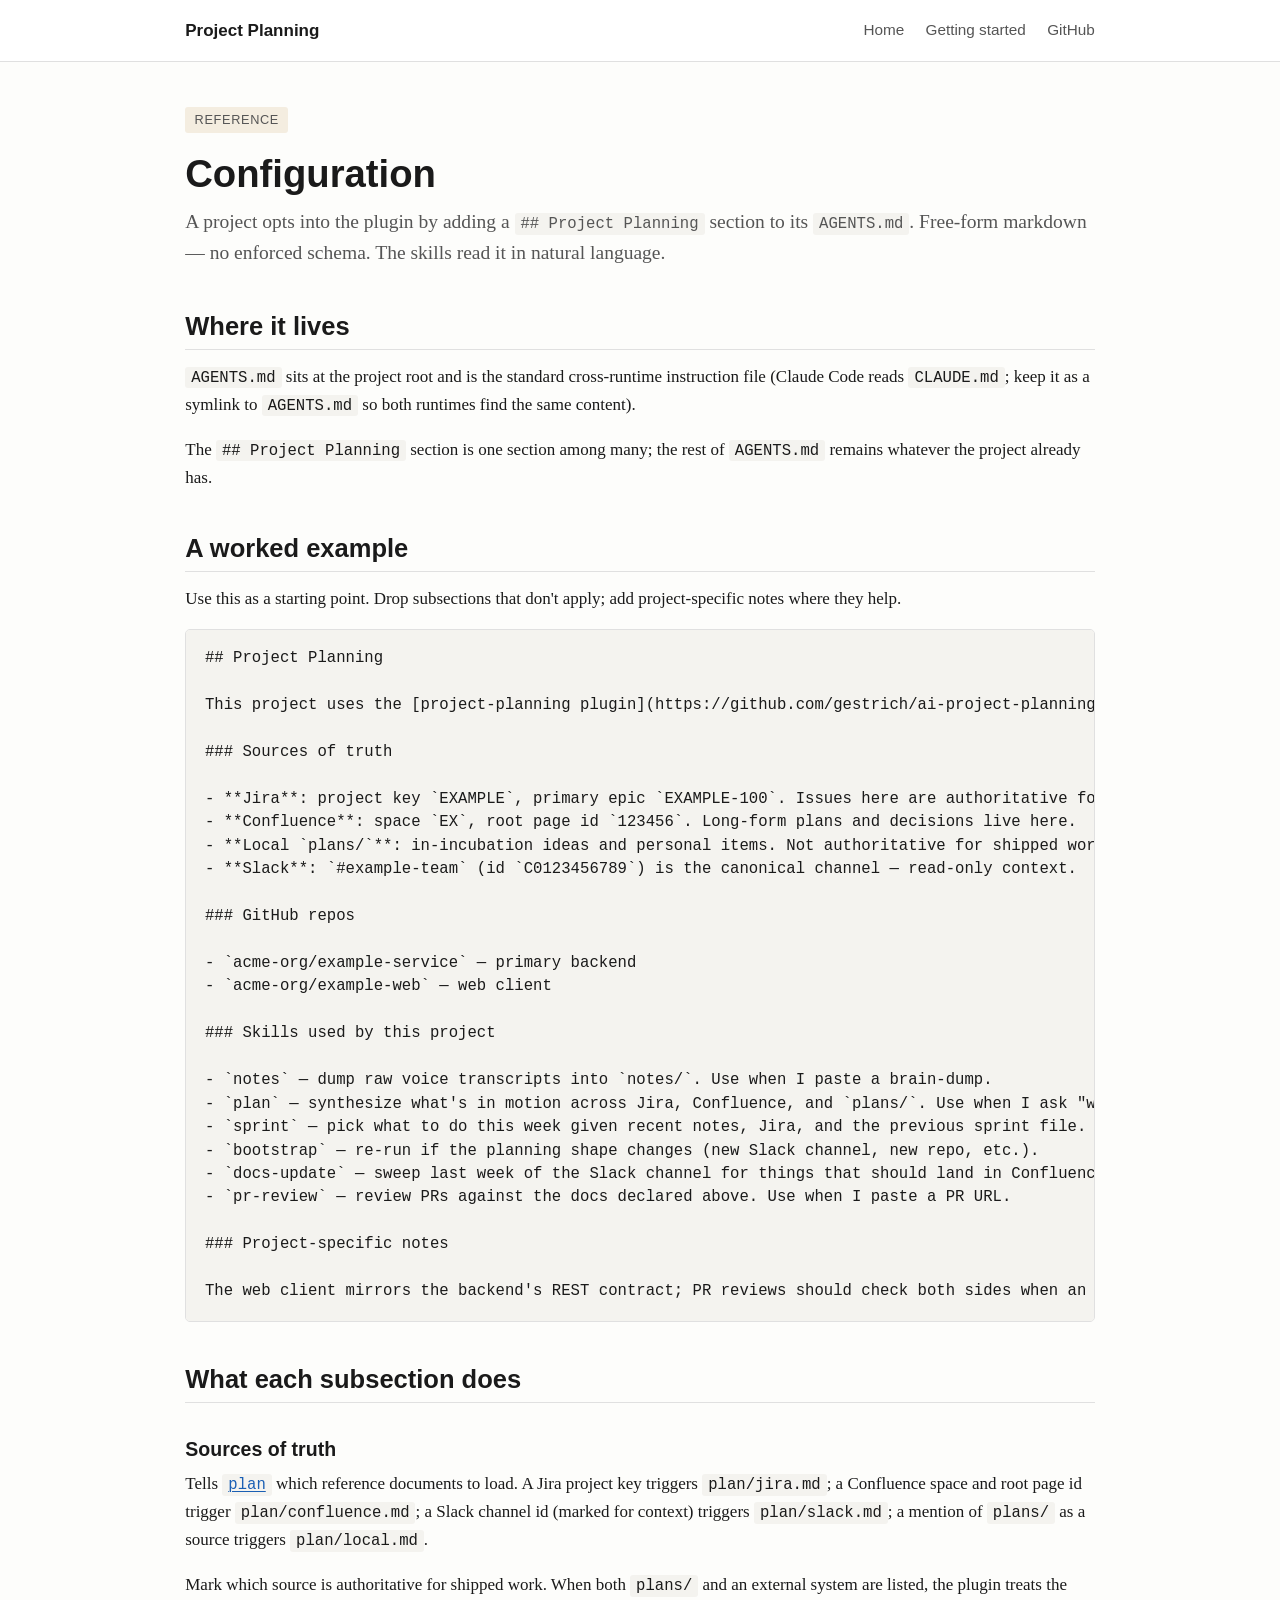
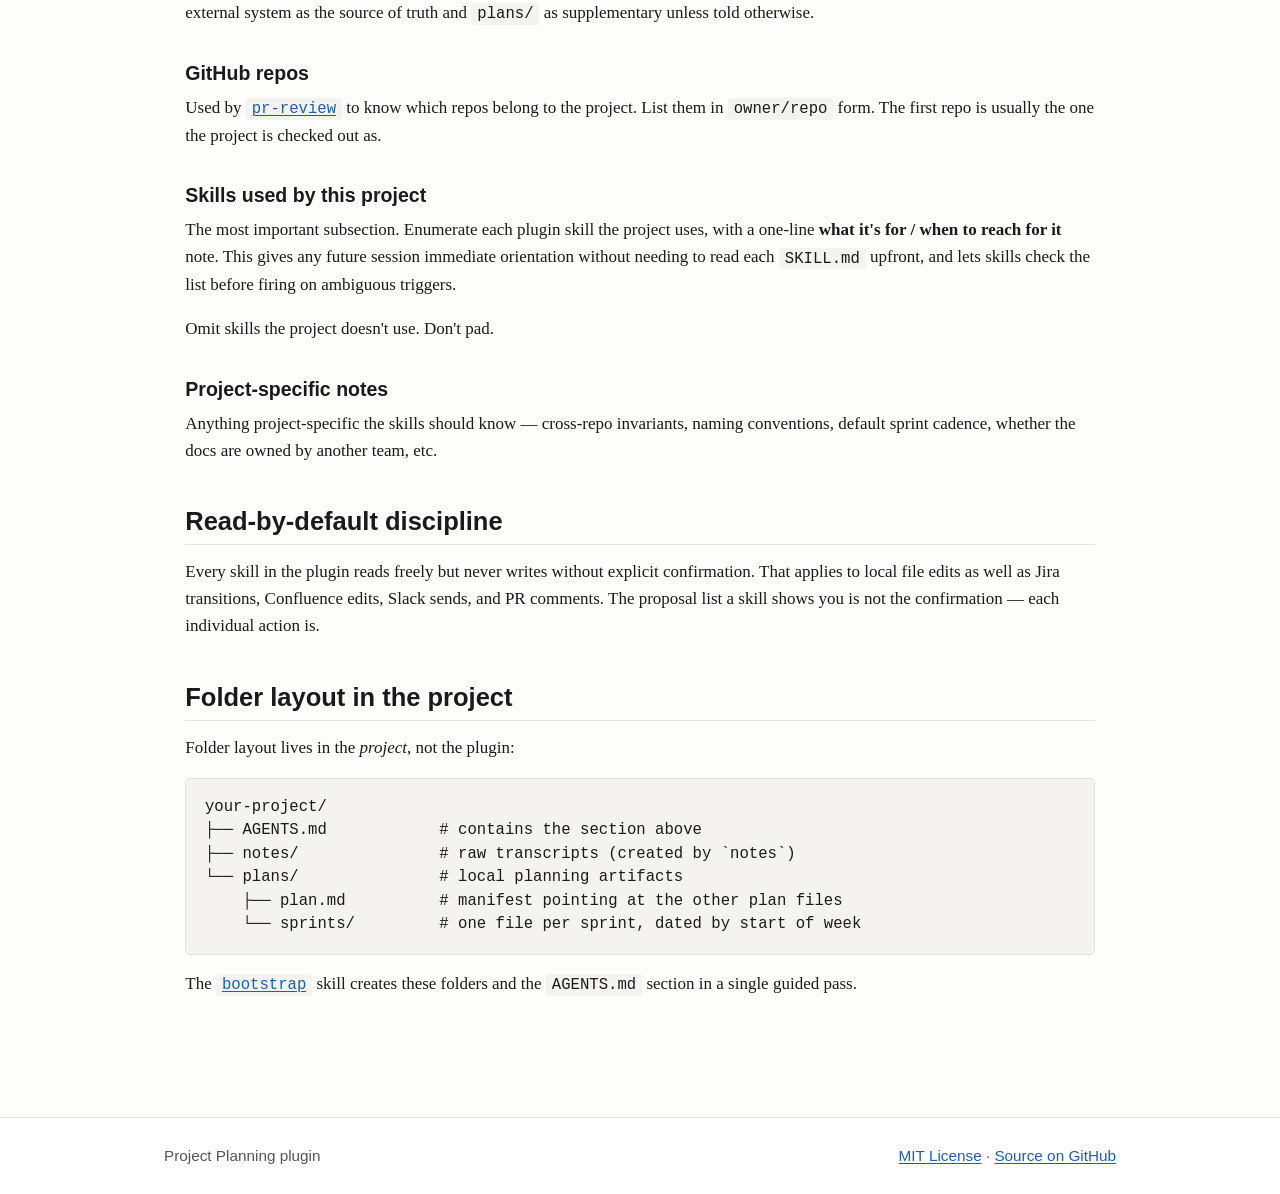
==== docs-site/configuration.html @ 4575e756 "Complete Phase 10: Phase 10: GitHub Pages site Co-Authored-By: Claude Opus 4.7 (1M context) <noreply" ====
<!DOCTYPE html>
<html lang="en">
<head>
<meta charset="utf-8">
<meta name="viewport" content="width=device-width, initial-scale=1">
<title>Configuration — Project Planning</title>
<meta name="description" content="How to declare the project-planning section in a project's AGENTS.md so the plugin's skills know which sources apply.">
<link rel="stylesheet" href="style.css">
</head>
<body>
<header class="site-header">
  <nav aria-label="Primary">
    <a href="index.html" class="site-title">Project Planning</a>
    <div class="nav-links">
      <a href="index.html">Home</a>
      <a href="getting-started.html">Getting started</a>
      <a href="https://github.com/gestrich/ai-project-planning">GitHub</a>
    </div>
  </nav>
</header>

<main>
  <article>
    <span class="tag">Reference</span>
    <h1>Configuration</h1>
    <p class="lede">A project opts into the plugin by adding a <code>## Project Planning</code> section to its <code>AGENTS.md</code>. Free-form markdown — no enforced schema. The skills read it in natural language.</p>

    <section>
      <h2>Where it lives</h2>
      <p><code>AGENTS.md</code> sits at the project root and is the standard cross-runtime instruction file (Claude Code reads <code>CLAUDE.md</code>; keep it as a symlink to <code>AGENTS.md</code> so both runtimes find the same content).</p>
      <p>The <code>## Project Planning</code> section is one section among many; the rest of <code>AGENTS.md</code> remains whatever the project already has.</p>
    </section>

    <section>
      <h2>A worked example</h2>
      <p>Use this as a starting point. Drop subsections that don't apply; add project-specific notes where they help.</p>
<pre><code>## Project Planning

This project uses the [project-planning plugin](https://github.com/gestrich/ai-project-planning).

### Sources of truth

- **Jira**: project key `EXAMPLE`, primary epic `EXAMPLE-100`. Issues here are authoritative for shipped work.
- **Confluence**: space `EX`, root page id `123456`. Long-form plans and decisions live here.
- **Local `plans/`**: in-incubation ideas and personal items. Not authoritative for shipped work.
- **Slack**: `#example-team` (id `C0123456789`) is the canonical channel — read-only context.

### GitHub repos

- `acme-org/example-service` — primary backend
- `acme-org/example-web` — web client

### Skills used by this project

- `notes` — dump raw voice transcripts into `notes/`. Use when I paste a brain-dump.
- `plan` — synthesize what's in motion across Jira, Confluence, and `plans/`. Use when I ask "what's the plan" or "where are we on X".
- `sprint` — pick what to do this week given recent notes, Jira, and the previous sprint file. Use when I ask "what should I do next".
- `bootstrap` — re-run if the planning shape changes (new Slack channel, new repo, etc.).
- `docs-update` — sweep last week of the Slack channel for things that should land in Confluence. Use weekly.
- `pr-review` — review PRs against the docs declared above. Use when I paste a PR URL.

### Project-specific notes

The web client mirrors the backend's REST contract; PR reviews should check both sides when an endpoint changes.
</code></pre>
    </section>

    <section>
      <h2>What each subsection does</h2>
      <h3>Sources of truth</h3>
      <p>Tells <a href="skills/plan.html"><code>plan</code></a> which reference documents to load. A Jira project key triggers <code>plan/jira.md</code>; a Confluence space and root page id trigger <code>plan/confluence.md</code>; a Slack channel id (marked for context) triggers <code>plan/slack.md</code>; a mention of <code>plans/</code> as a source triggers <code>plan/local.md</code>.</p>
      <p>Mark which source is authoritative for shipped work. When both <code>plans/</code> and an external system are listed, the plugin treats the external system as the source of truth and <code>plans/</code> as supplementary unless told otherwise.</p>

      <h3>GitHub repos</h3>
      <p>Used by <a href="skills/pr-review.html"><code>pr-review</code></a> to know which repos belong to the project. List them in <code>owner/repo</code> form. The first repo is usually the one the project is checked out as.</p>

      <h3>Skills used by this project</h3>
      <p>The most important subsection. Enumerate each plugin skill the project uses, with a one-line <strong>what it's for / when to reach for it</strong> note. This gives any future session immediate orientation without needing to read each <code>SKILL.md</code> upfront, and lets skills check the list before firing on ambiguous triggers.</p>
      <p>Omit skills the project doesn't use. Don't pad.</p>

      <h3>Project-specific notes</h3>
      <p>Anything project-specific the skills should know — cross-repo invariants, naming conventions, default sprint cadence, whether the docs are owned by another team, etc.</p>
    </section>

    <section>
      <h2>Read-by-default discipline</h2>
      <p>Every skill in the plugin reads freely but never writes without explicit confirmation. That applies to local file edits as well as Jira transitions, Confluence edits, Slack sends, and PR comments. The proposal list a skill shows you is not the confirmation — each individual action is.</p>
    </section>

    <section>
      <h2>Folder layout in the project</h2>
      <p>Folder layout lives in the <em>project</em>, not the plugin:</p>
<pre><code>your-project/
├── AGENTS.md            # contains the section above
├── notes/               # raw transcripts (created by `notes`)
└── plans/               # local planning artifacts
    ├── plan.md          # manifest pointing at the other plan files
    └── sprints/         # one file per sprint, dated by start of week
</code></pre>
      <p>The <a href="skills/bootstrap.html"><code>bootstrap</code></a> skill creates these folders and the <code>AGENTS.md</code> section in a single guided pass.</p>
    </section>
  </article>
</main>

<footer class="site-footer">
  <div class="footer-inner">
    <span>Project Planning plugin</span>
    <span><a href="https://github.com/gestrich/ai-project-planning/blob/main/plugin/LICENSE">MIT License</a> · <a href="https://github.com/gestrich/ai-project-planning">Source on GitHub</a></span>
  </div>
</footer>
</body>
</html>
---- docs-site/style.css ----
:root {
  --text: #1a1a1a;
  --muted: #555;
  --link: #1a5fb4;
  --link-hover: #0f3a78;
  --border: #e0e0e0;
  --bg: #fdfdfb;
  --code-bg: #f4f3ef;
  --accent: #f4ede0;
  --max-width: 56rem;
}

* {
  box-sizing: border-box;
}

html {
  font-size: 17px;
}

body {
  margin: 0;
  background: var(--bg);
  color: var(--text);
  font-family: Georgia, "Times New Roman", serif;
  line-height: 1.6;
}

header.site-header,
footer.site-footer {
  font-family: -apple-system, BlinkMacSystemFont, "Segoe UI", Helvetica, Arial, sans-serif;
  font-size: 0.9rem;
  border-bottom: 1px solid var(--border);
  background: #fff;
}

footer.site-footer {
  border-bottom: none;
  border-top: 1px solid var(--border);
  margin-top: 4rem;
  padding: 1.5rem 1.25rem;
  color: var(--muted);
}

header.site-header nav,
footer.site-footer .footer-inner {
  max-width: var(--max-width);
  margin: 0 auto;
  display: flex;
  align-items: center;
  justify-content: space-between;
  gap: 1rem;
  flex-wrap: wrap;
}

header.site-header nav {
  padding: 1rem 1.25rem;
}

header.site-header .site-title {
  font-weight: 600;
  font-size: 1rem;
  color: var(--text);
  text-decoration: none;
}

header.site-header .nav-links {
  display: flex;
  gap: 1.25rem;
}

header.site-header .nav-links a {
  color: var(--muted);
  text-decoration: none;
}

header.site-header .nav-links a:hover {
  color: var(--link-hover);
}

main {
  max-width: var(--max-width);
  margin: 0 auto;
  padding: 2.5rem 1.25rem 2rem;
}

h1, h2, h3, h4 {
  font-family: -apple-system, BlinkMacSystemFont, "Segoe UI", Helvetica, Arial, sans-serif;
  line-height: 1.25;
  color: var(--text);
}

h1 {
  font-size: 2.25rem;
  margin: 0 0 0.5rem;
}

h2 {
  font-size: 1.5rem;
  margin: 2.5rem 0 0.75rem;
  padding-bottom: 0.35rem;
  border-bottom: 1px solid var(--border);
}

h3 {
  font-size: 1.15rem;
  margin: 2rem 0 0.5rem;
}

p, ul, ol {
  margin: 0 0 1rem;
}

ul, ol {
  padding-left: 1.5rem;
}

a {
  color: var(--link);
  text-decoration: underline;
  text-decoration-thickness: 1px;
  text-underline-offset: 2px;
}

a:hover {
  color: var(--link-hover);
}

.lede {
  font-size: 1.15rem;
  color: var(--muted);
  margin-bottom: 2rem;
}

code, pre {
  font-family: "SF Mono", Menlo, Consolas, "Liberation Mono", monospace;
  font-size: 0.92rem;
}

code {
  background: var(--code-bg);
  padding: 0.1rem 0.35rem;
  border-radius: 3px;
}

pre {
  background: var(--code-bg);
  padding: 1rem 1.1rem;
  border-radius: 5px;
  overflow-x: auto;
  line-height: 1.5;
  border: 1px solid var(--border);
}

pre code {
  background: transparent;
  padding: 0;
}

blockquote {
  margin: 1rem 0;
  padding: 0.4rem 1rem;
  border-left: 3px solid var(--accent);
  background: #fafaf6;
  color: var(--muted);
}

table {
  border-collapse: collapse;
  width: 100%;
  margin: 1rem 0 1.5rem;
  font-size: 0.95rem;
}

th, td {
  border: 1px solid var(--border);
  padding: 0.55rem 0.75rem;
  text-align: left;
  vertical-align: top;
}

th {
  background: var(--accent);
  font-family: -apple-system, BlinkMacSystemFont, "Segoe UI", Helvetica, Arial, sans-serif;
  font-weight: 600;
}

.cards {
  display: grid;
  grid-template-columns: repeat(auto-fit, minmax(15rem, 1fr));
  gap: 1rem;
  margin: 1.5rem 0 2rem;
  max-width: 100%;
}

@media (min-width: 720px) {
  .cards {
    grid-template-columns: repeat(2, 1fr);
  }
}

.card {
  display: block;
  padding: 1.1rem 1.2rem;
  border: 1px solid var(--border);
  border-radius: 6px;
  background: #fff;
  text-decoration: none;
  color: var(--text);
  transition: border-color 0.15s ease, transform 0.15s ease;
}

.card:hover {
  border-color: var(--link);
  transform: translateY(-1px);
  color: var(--text);
}

.card h3 {
  margin: 0 0 0.4rem;
  font-size: 1.05rem;
  color: var(--link);
}

.card p {
  margin: 0;
  font-size: 0.95rem;
  color: var(--muted);
  line-height: 1.5;
}

.tag {
  display: inline-block;
  font-family: -apple-system, BlinkMacSystemFont, "Segoe UI", Helvetica, Arial, sans-serif;
  font-size: 0.75rem;
  text-transform: uppercase;
  letter-spacing: 0.05em;
  color: var(--muted);
  background: var(--accent);
  padding: 0.15rem 0.55rem;
  border-radius: 3px;
  margin-bottom: 1rem;
}

.skill-meta {
  display: grid;
  grid-template-columns: max-content 1fr;
  gap: 0.5rem 1.25rem;
  margin: 1.5rem 0;
  padding: 1rem 1.25rem;
  background: #fff;
  border: 1px solid var(--border);
  border-radius: 6px;
  font-size: 0.95rem;
}

.skill-meta dt {
  font-family: -apple-system, BlinkMacSystemFont, "Segoe UI", Helvetica, Arial, sans-serif;
  font-weight: 600;
  color: var(--muted);
}

.skill-meta dd {
  margin: 0;
}
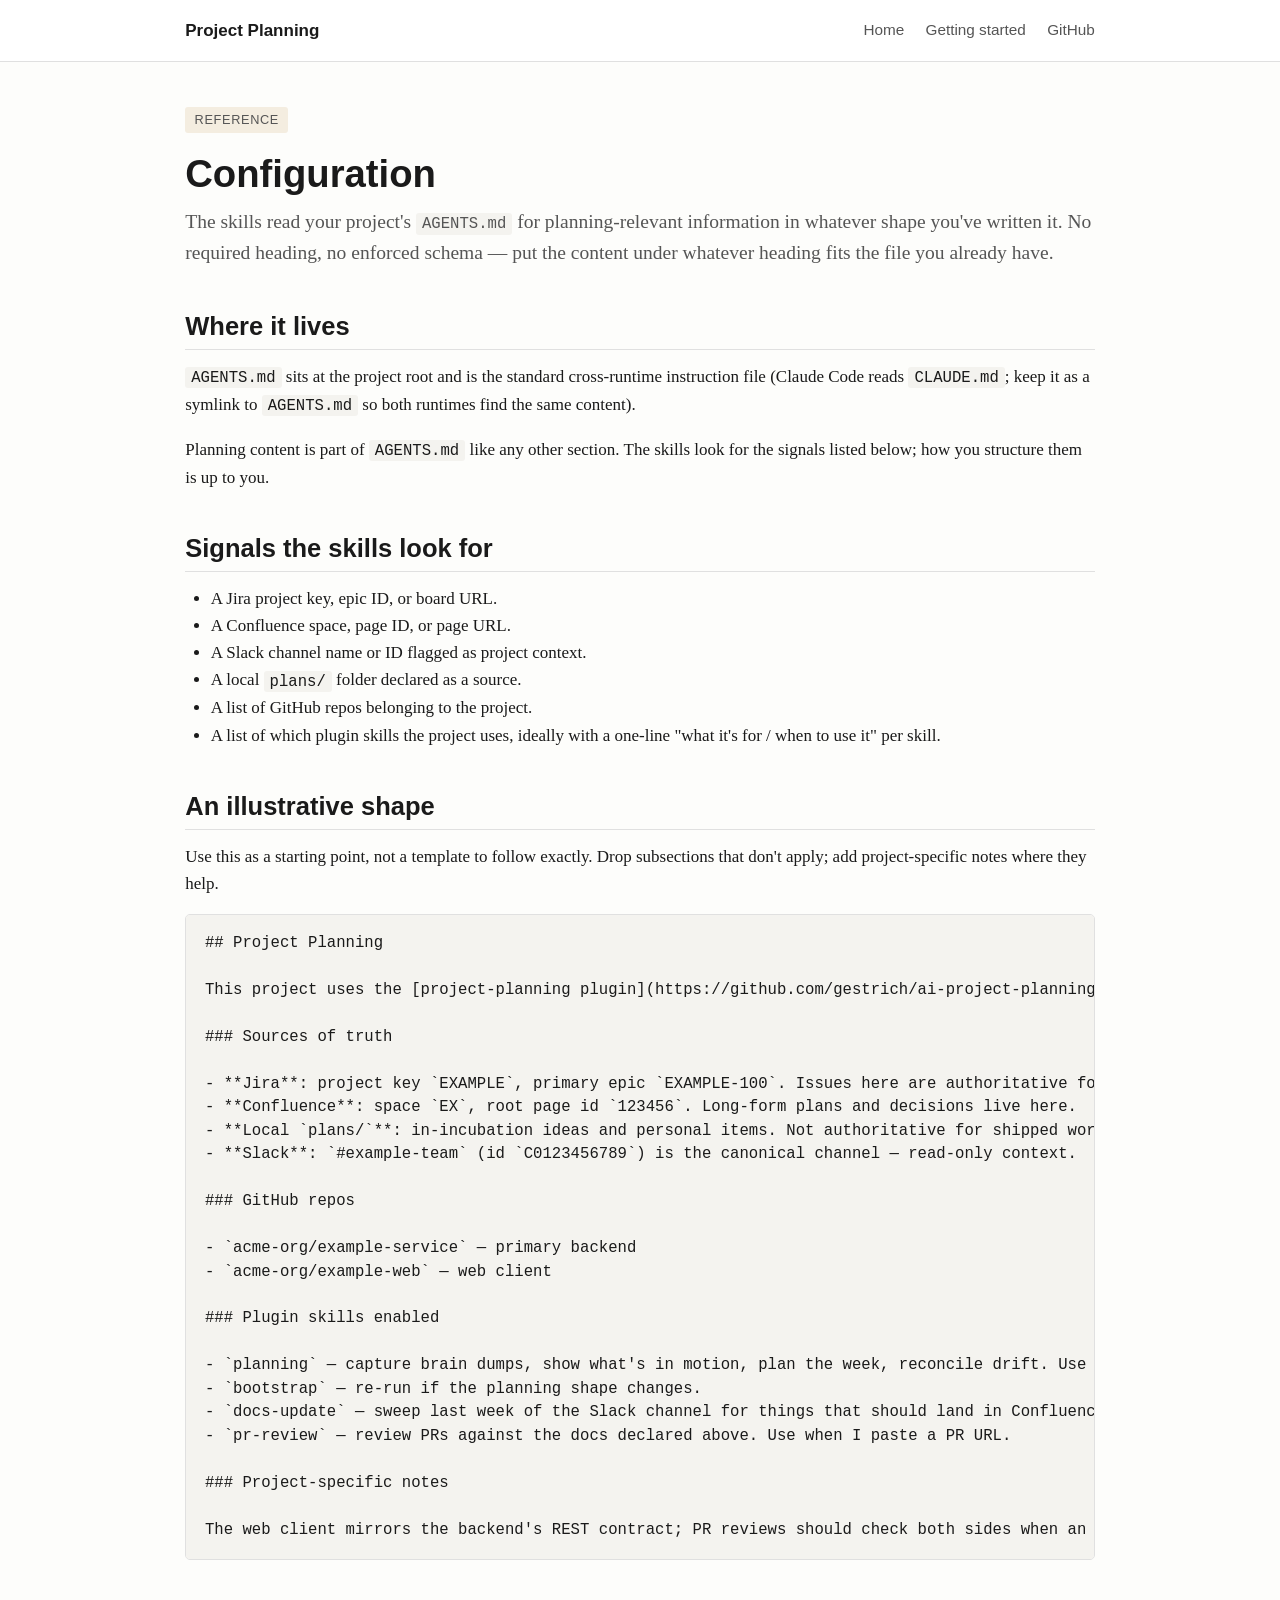
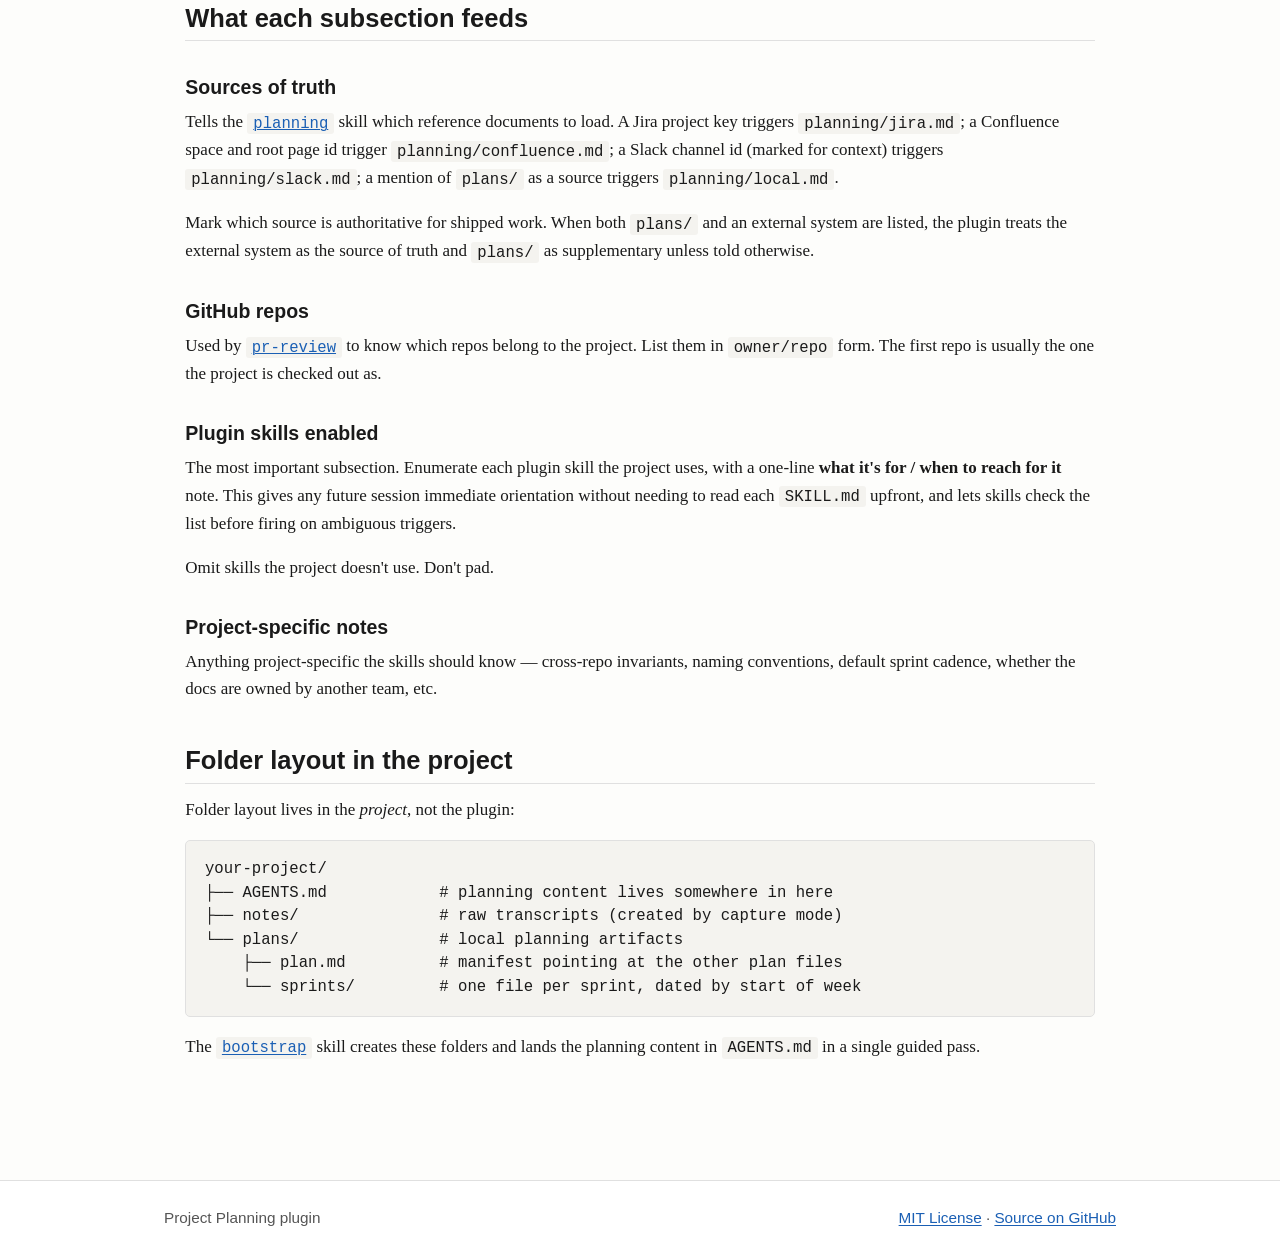
==== commit 2f2c08bc: "Coalesce notes/plan/sprint into a single planning skill - One skill with four modes: capture, status" ====
--- a/docs-site/configuration.html
+++ b/docs-site/configuration.html
@@ -4,7 +4,7 @@
 <meta charset="utf-8">
 <meta name="viewport" content="width=device-width, initial-scale=1">
 <title>Configuration — Project Planning</title>
-<meta name="description" content="How to declare the project-planning section in a project's AGENTS.md so the plugin's skills know which sources apply.">
+<meta name="description" content="How to write planning content in a project's AGENTS.md so the plugin's skills know which sources apply.">
 <link rel="stylesheet" href="style.css">
 </head>
 <body>
@@ -23,17 +23,29 @@
   <article>
     <span class="tag">Reference</span>
     <h1>Configuration</h1>
-    <p class="lede">A project opts into the plugin by adding a <code>## Project Planning</code> section to its <code>AGENTS.md</code>. Free-form markdown — no enforced schema. The skills read it in natural language.</p>
+    <p class="lede">The skills read your project's <code>AGENTS.md</code> for planning-relevant information in whatever shape you've written it. No required heading, no enforced schema — put the content under whatever heading fits the file you already have.</p>
 
     <section>
       <h2>Where it lives</h2>
       <p><code>AGENTS.md</code> sits at the project root and is the standard cross-runtime instruction file (Claude Code reads <code>CLAUDE.md</code>; keep it as a symlink to <code>AGENTS.md</code> so both runtimes find the same content).</p>
-      <p>The <code>## Project Planning</code> section is one section among many; the rest of <code>AGENTS.md</code> remains whatever the project already has.</p>
+      <p>Planning content is part of <code>AGENTS.md</code> like any other section. The skills look for the signals listed below; how you structure them is up to you.</p>
     </section>
 
     <section>
-      <h2>A worked example</h2>
-      <p>Use this as a starting point. Drop subsections that don't apply; add project-specific notes where they help.</p>
+      <h2>Signals the skills look for</h2>
+      <ul>
+        <li>A Jira project key, epic ID, or board URL.</li>
+        <li>A Confluence space, page ID, or page URL.</li>
+        <li>A Slack channel name or ID flagged as project context.</li>
+        <li>A local <code>plans/</code> folder declared as a source.</li>
+        <li>A list of GitHub repos belonging to the project.</li>
+        <li>A list of which plugin skills the project uses, ideally with a one-line "what it's for / when to use it" per skill.</li>
+      </ul>
+    </section>
+
+    <section>
+      <h2>An illustrative shape</h2>
+      <p>Use this as a starting point, not a template to follow exactly. Drop subsections that don't apply; add project-specific notes where they help.</p>
 <pre><code>## Project Planning
 
 This project uses the [project-planning plugin](https://github.com/gestrich/ai-project-planning).
@@ -50,12 +62,10 @@
 - `acme-org/example-service` — primary backend
 - `acme-org/example-web` — web client
 
-### Skills used by this project
+### Plugin skills enabled
 
-- `notes` — dump raw voice transcripts into `notes/`. Use when I paste a brain-dump.
-- `plan` — synthesize what's in motion across Jira, Confluence, and `plans/`. Use when I ask "what's the plan" or "where are we on X".
-- `sprint` — pick what to do this week given recent notes, Jira, and the previous sprint file. Use when I ask "what should I do next".
-- `bootstrap` — re-run if the planning shape changes (new Slack channel, new repo, etc.).
+- `planning` — capture brain dumps, show what's in motion, plan the week, reconcile drift. Use when I paste a transcript, ask "what's the plan", "what should I do this week", or "what's drifted".
+- `bootstrap` — re-run if the planning shape changes.
 - `docs-update` — sweep last week of the Slack channel for things that should land in Confluence. Use weekly.
 - `pr-review` — review PRs against the docs declared above. Use when I paste a PR URL.
 
@@ -66,15 +76,15 @@
     </section>
 
     <section>
-      <h2>What each subsection does</h2>
+      <h2>What each subsection feeds</h2>
       <h3>Sources of truth</h3>
-      <p>Tells <a href="skills/plan.html"><code>plan</code></a> which reference documents to load. A Jira project key triggers <code>plan/jira.md</code>; a Confluence space and root page id trigger <code>plan/confluence.md</code>; a Slack channel id (marked for context) triggers <code>plan/slack.md</code>; a mention of <code>plans/</code> as a source triggers <code>plan/local.md</code>.</p>
+      <p>Tells the <a href="skills/planning.html"><code>planning</code></a> skill which reference documents to load. A Jira project key triggers <code>planning/jira.md</code>; a Confluence space and root page id trigger <code>planning/confluence.md</code>; a Slack channel id (marked for context) triggers <code>planning/slack.md</code>; a mention of <code>plans/</code> as a source triggers <code>planning/local.md</code>.</p>
       <p>Mark which source is authoritative for shipped work. When both <code>plans/</code> and an external system are listed, the plugin treats the external system as the source of truth and <code>plans/</code> as supplementary unless told otherwise.</p>
 
       <h3>GitHub repos</h3>
       <p>Used by <a href="skills/pr-review.html"><code>pr-review</code></a> to know which repos belong to the project. List them in <code>owner/repo</code> form. The first repo is usually the one the project is checked out as.</p>
 
-      <h3>Skills used by this project</h3>
+      <h3>Plugin skills enabled</h3>
       <p>The most important subsection. Enumerate each plugin skill the project uses, with a one-line <strong>what it's for / when to reach for it</strong> note. This gives any future session immediate orientation without needing to read each <code>SKILL.md</code> upfront, and lets skills check the list before firing on ambiguous triggers.</p>
       <p>Omit skills the project doesn't use. Don't pad.</p>
 
@@ -83,21 +93,16 @@
     </section>
 
     <section>
-      <h2>Read-by-default discipline</h2>
-      <p>Every skill in the plugin reads freely but never writes without explicit confirmation. That applies to local file edits as well as Jira transitions, Confluence edits, Slack sends, and PR comments. The proposal list a skill shows you is not the confirmation — each individual action is.</p>
-    </section>
-
-    <section>
       <h2>Folder layout in the project</h2>
       <p>Folder layout lives in the <em>project</em>, not the plugin:</p>
 <pre><code>your-project/
-├── AGENTS.md            # contains the section above
-├── notes/               # raw transcripts (created by `notes`)
+├── AGENTS.md            # planning content lives somewhere in here
+├── notes/               # raw transcripts (created by capture mode)
 └── plans/               # local planning artifacts
     ├── plan.md          # manifest pointing at the other plan files
     └── sprints/         # one file per sprint, dated by start of week
 </code></pre>
-      <p>The <a href="skills/bootstrap.html"><code>bootstrap</code></a> skill creates these folders and the <code>AGENTS.md</code> section in a single guided pass.</p>
+      <p>The <a href="skills/bootstrap.html"><code>bootstrap</code></a> skill creates these folders and lands the planning content in <code>AGENTS.md</code> in a single guided pass.</p>
     </section>
   </article>
 </main>
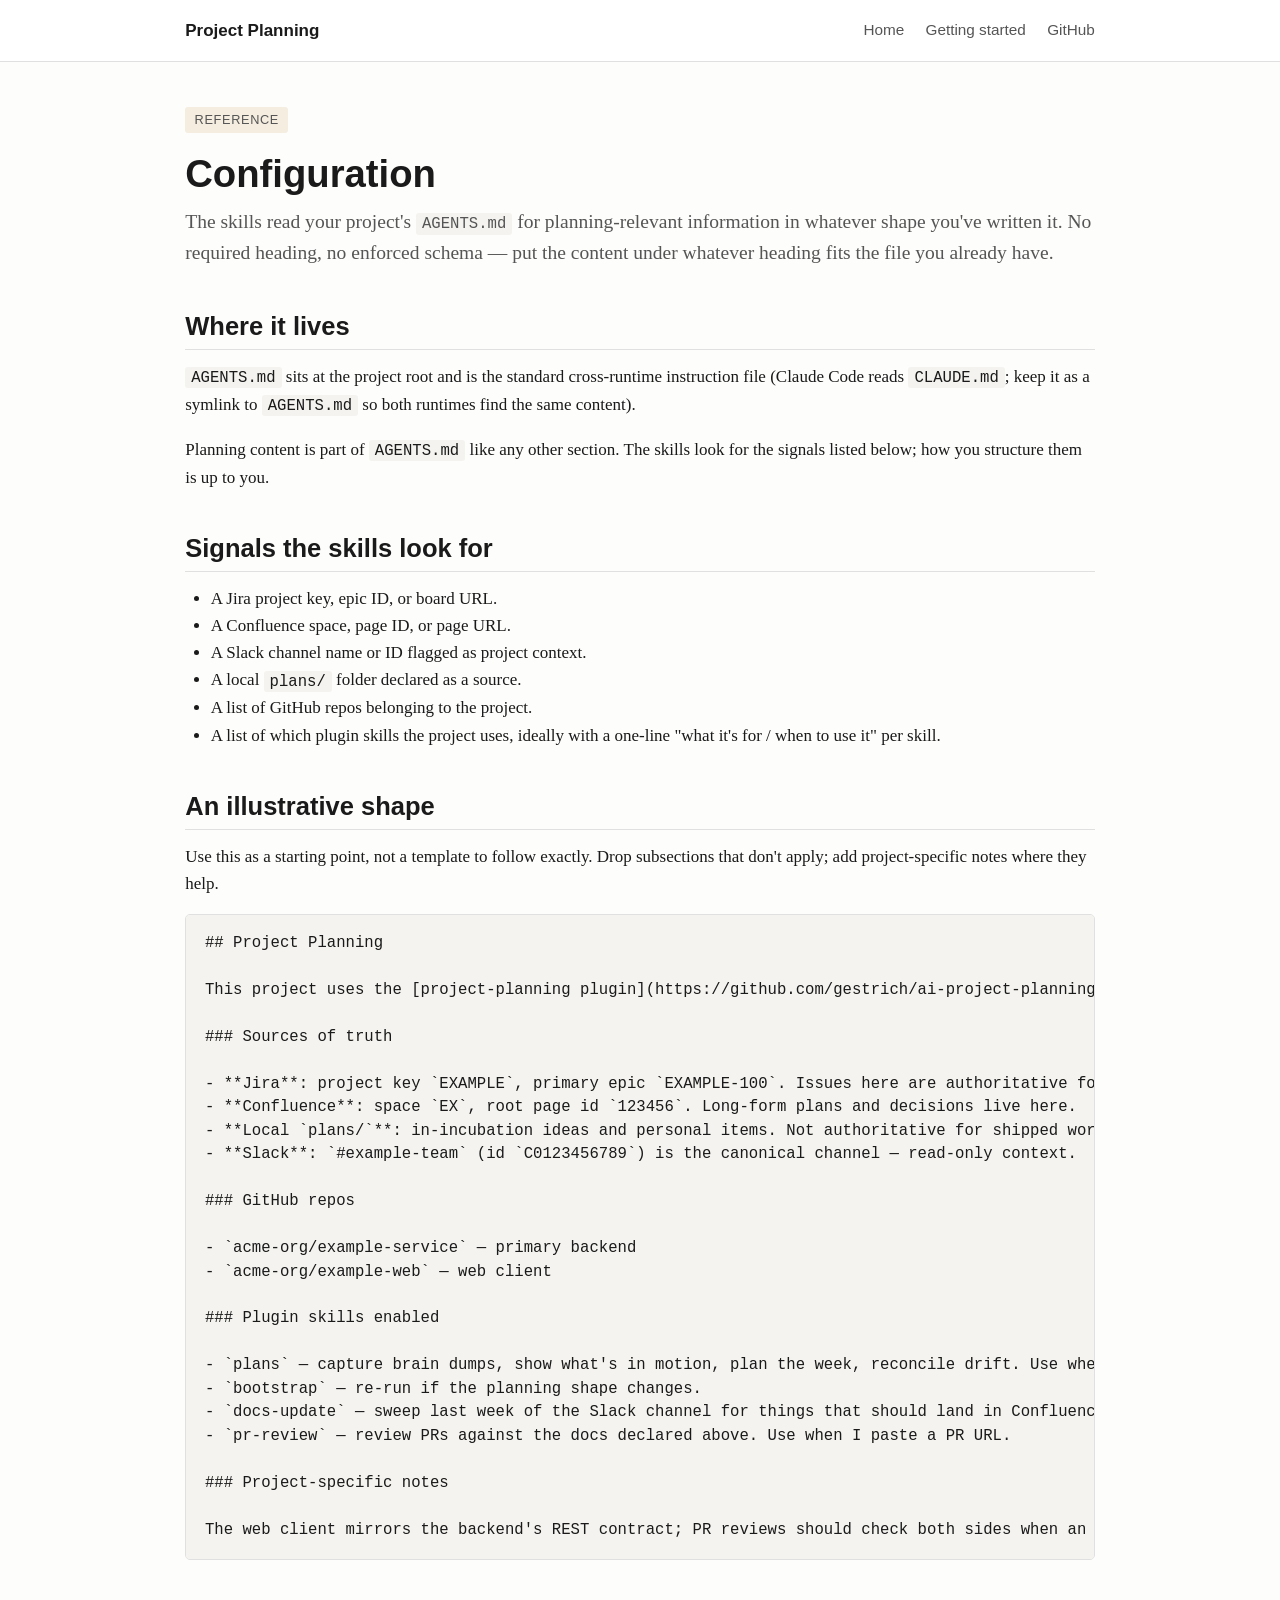
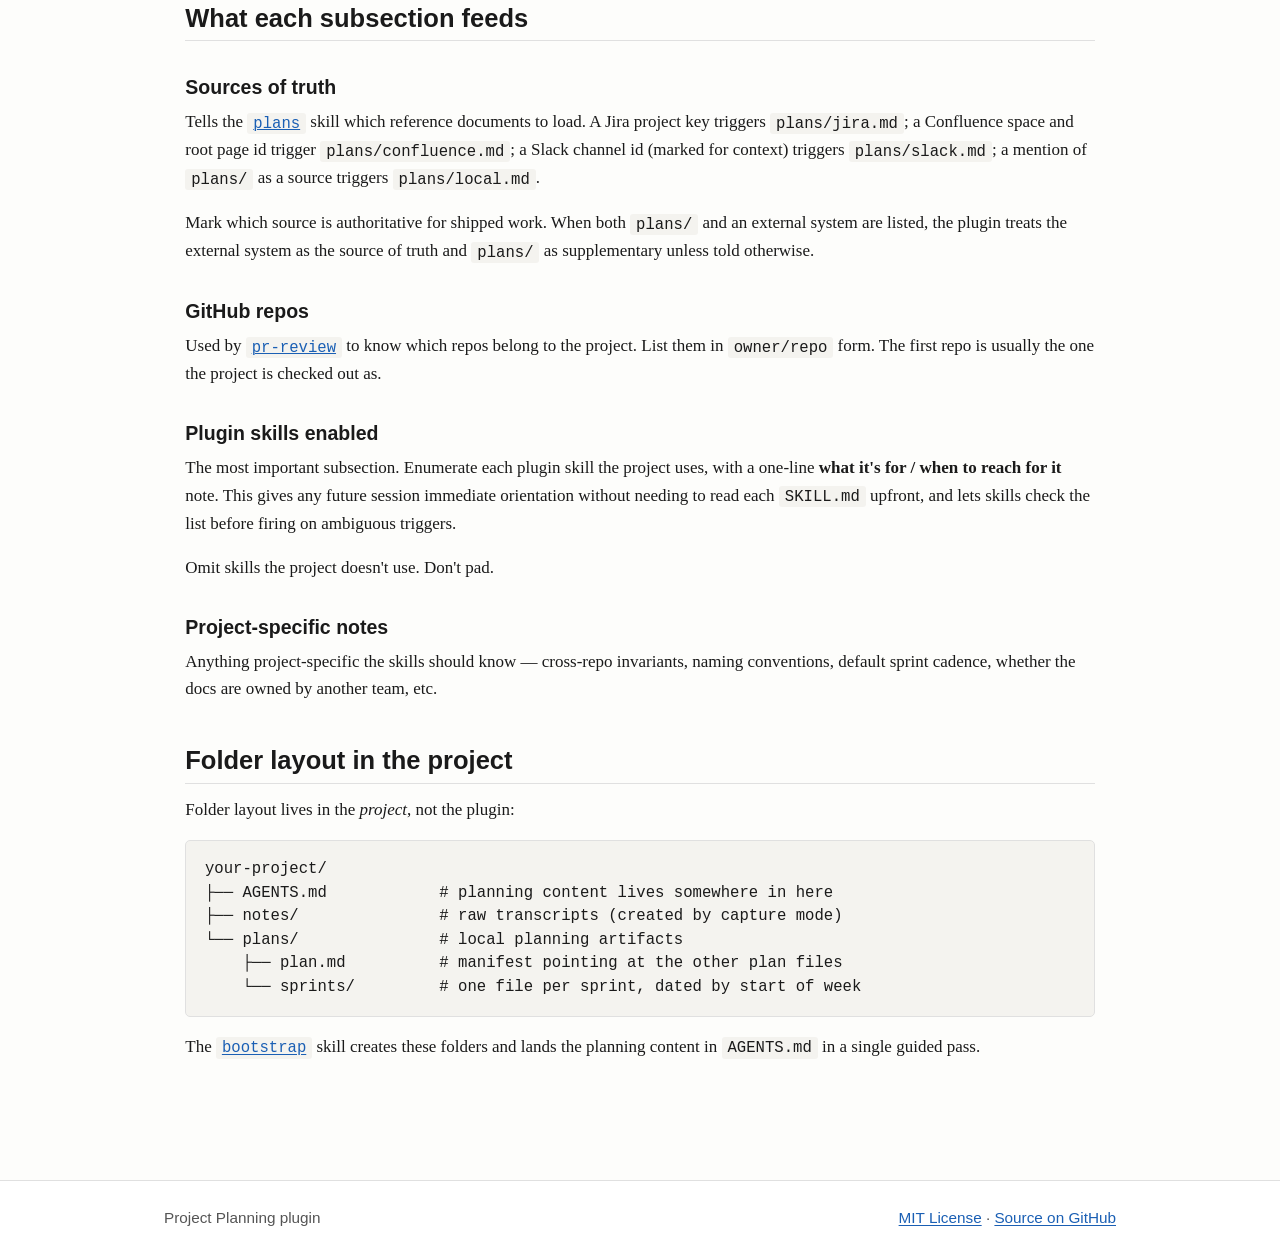
==== commit 0a33048d: "Rename planning skill to plans; move sprints to top level - plugin/skills/planning → plugin/skills/p" ====
--- a/docs-site/configuration.html
+++ b/docs-site/configuration.html
@@ -64,7 +64,7 @@
 
 ### Plugin skills enabled
 
-- `planning` — capture brain dumps, show what's in motion, plan the week, reconcile drift. Use when I paste a transcript, ask "what's the plan", "what should I do this week", or "what's drifted".
+- `plans` — capture brain dumps, show what's in motion, plan the week, reconcile drift. Use when I paste a transcript, ask "what's the plan", "what should I do this week", or "what's drifted".
 - `bootstrap` — re-run if the planning shape changes.
 - `docs-update` — sweep last week of the Slack channel for things that should land in Confluence. Use weekly.
 - `pr-review` — review PRs against the docs declared above. Use when I paste a PR URL.
@@ -78,7 +78,7 @@
     <section>
       <h2>What each subsection feeds</h2>
       <h3>Sources of truth</h3>
-      <p>Tells the <a href="skills/planning.html"><code>planning</code></a> skill which reference documents to load. A Jira project key triggers <code>planning/jira.md</code>; a Confluence space and root page id trigger <code>planning/confluence.md</code>; a Slack channel id (marked for context) triggers <code>planning/slack.md</code>; a mention of <code>plans/</code> as a source triggers <code>planning/local.md</code>.</p>
+      <p>Tells the <a href="skills/plans.html"><code>plans</code></a> skill which reference documents to load. A Jira project key triggers <code>plans/jira.md</code>; a Confluence space and root page id trigger <code>plans/confluence.md</code>; a Slack channel id (marked for context) triggers <code>plans/slack.md</code>; a mention of <code>plans/</code> as a source triggers <code>plans/local.md</code>.</p>
       <p>Mark which source is authoritative for shipped work. When both <code>plans/</code> and an external system are listed, the plugin treats the external system as the source of truth and <code>plans/</code> as supplementary unless told otherwise.</p>
 
       <h3>GitHub repos</h3>
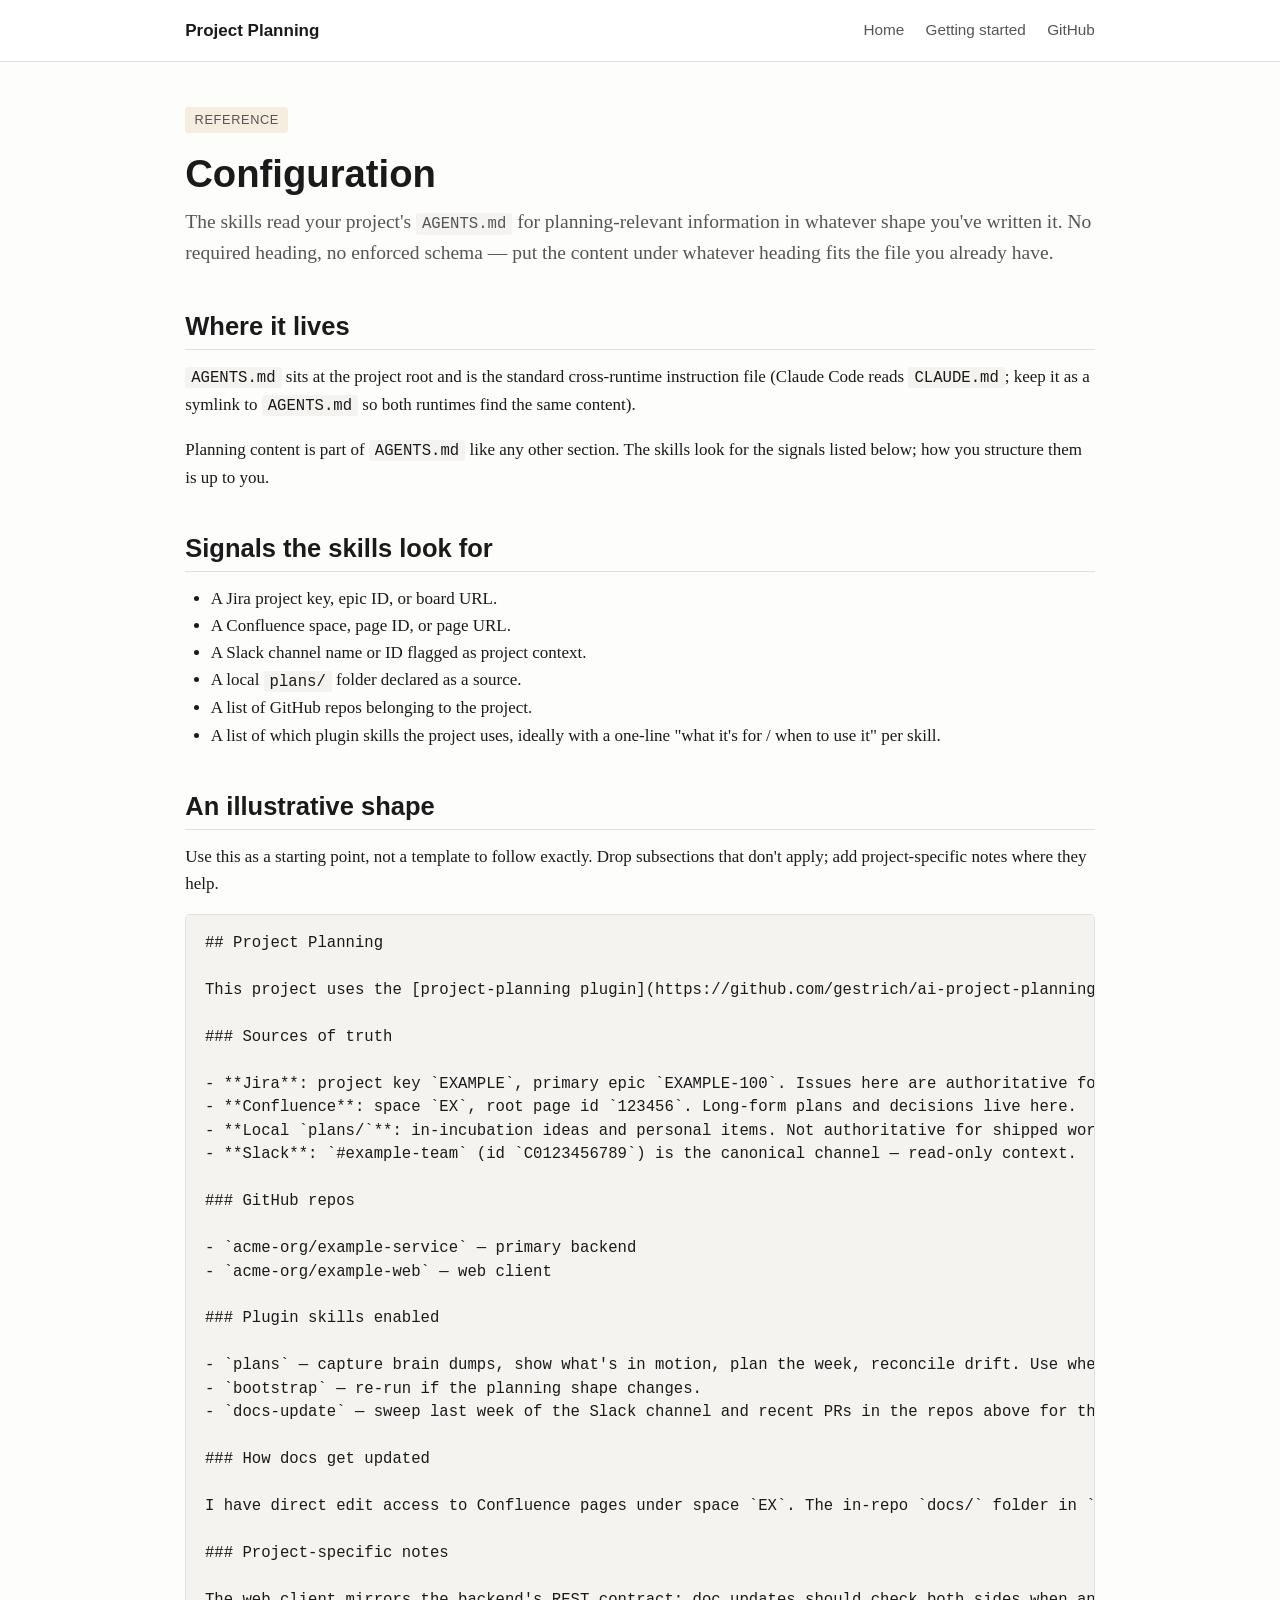
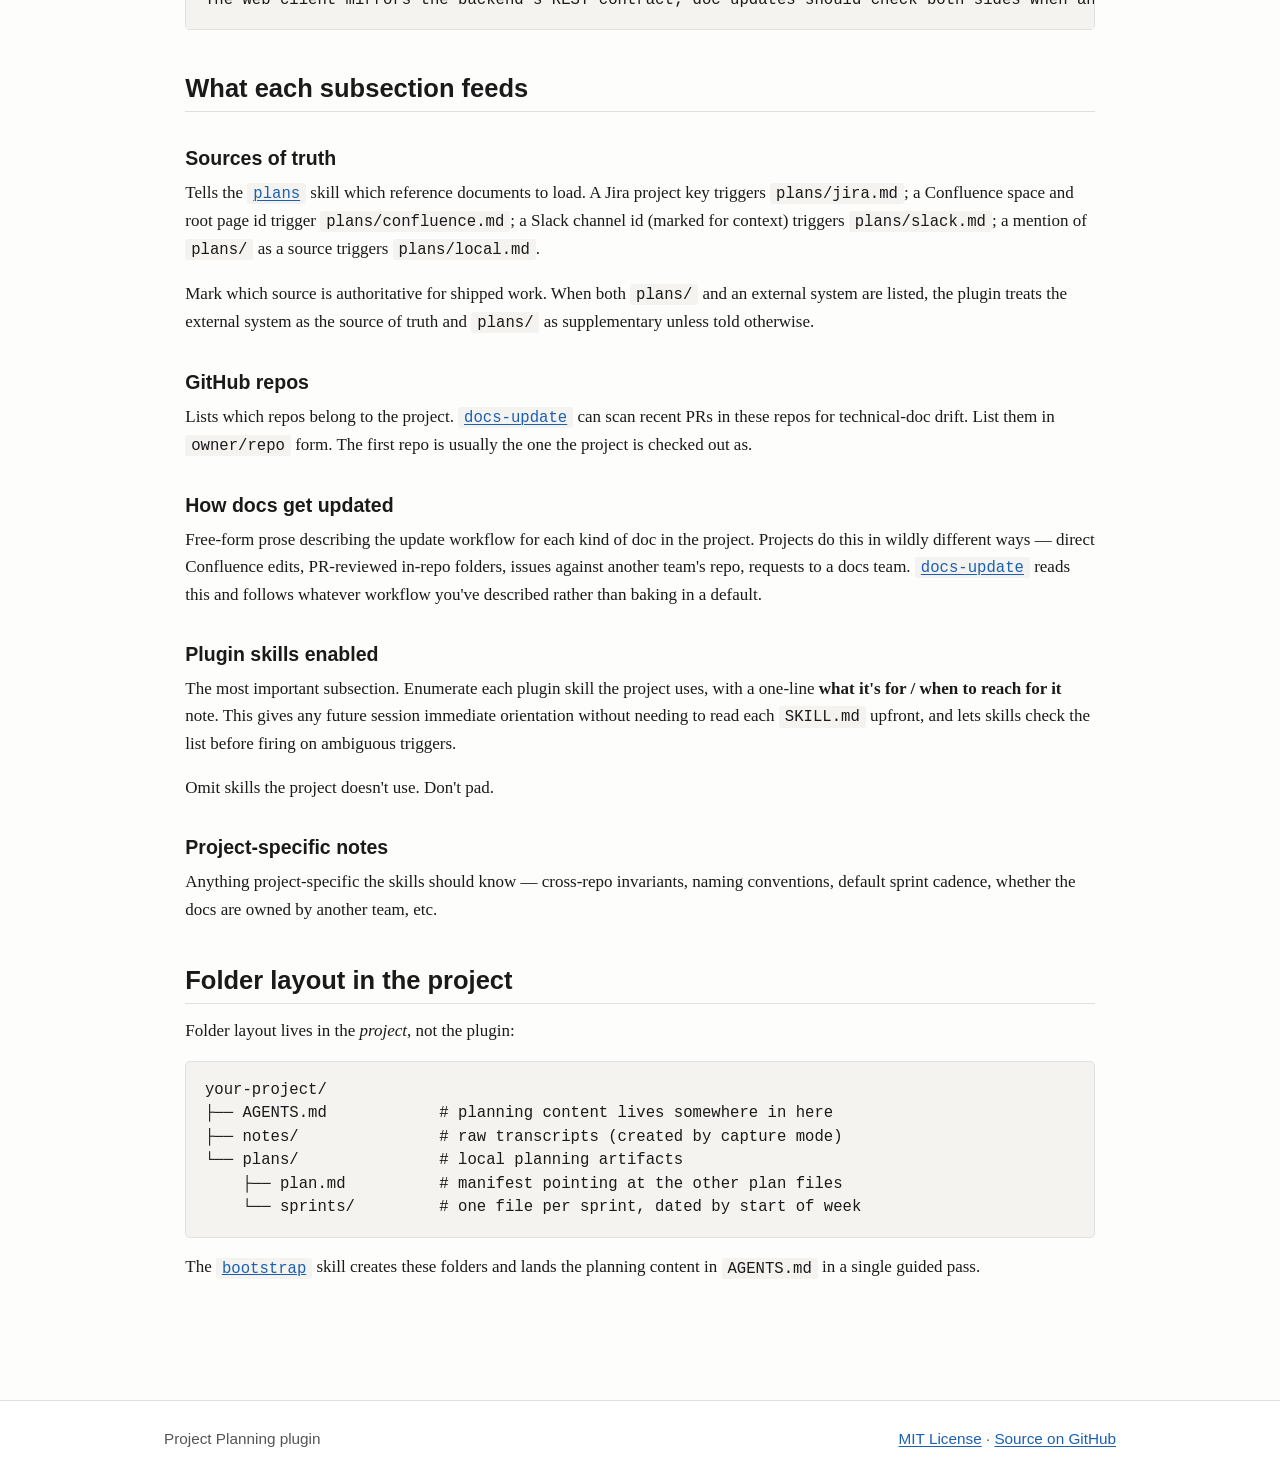
==== commit 11c5f614: "Drop pr-review; fold its purpose into docs-update Reviewing repo-associated technical docs against r" ====
--- a/docs-site/configuration.html
+++ b/docs-site/configuration.html
@@ -66,12 +66,15 @@
 
 - `plans` — capture brain dumps, show what's in motion, plan the week, reconcile drift. Use when I paste a transcript, ask "what's the plan", "what should I do this week", or "what's drifted".
 - `bootstrap` — re-run if the planning shape changes.
-- `docs-update` — sweep last week of the Slack channel for things that should land in Confluence. Use weekly.
-- `pr-review` — review PRs against the docs declared above. Use when I paste a PR URL.
+- `docs-update` — sweep last week of the Slack channel and recent PRs in the repos above for things that should land in the docs. Use weekly.
+
+### How docs get updated
+
+I have direct edit access to Confluence pages under space `EX`. The in-repo `docs/` folder in `example-service` is PR-reviewed — propose changes as a PR draft. The web-client API reference is owned by the platform team; flag updates by drafting an issue against `acme-org/docs-platform`.
 
 ### Project-specific notes
 
-The web client mirrors the backend's REST contract; PR reviews should check both sides when an endpoint changes.
+The web client mirrors the backend's REST contract; doc updates should check both sides when an endpoint changes.
 </code></pre>
     </section>
 
@@ -82,7 +85,10 @@
       <p>Mark which source is authoritative for shipped work. When both <code>plans/</code> and an external system are listed, the plugin treats the external system as the source of truth and <code>plans/</code> as supplementary unless told otherwise.</p>
 
       <h3>GitHub repos</h3>
-      <p>Used by <a href="skills/pr-review.html"><code>pr-review</code></a> to know which repos belong to the project. List them in <code>owner/repo</code> form. The first repo is usually the one the project is checked out as.</p>
+      <p>Lists which repos belong to the project. <a href="skills/docs-update.html"><code>docs-update</code></a> can scan recent PRs in these repos for technical-doc drift. List them in <code>owner/repo</code> form. The first repo is usually the one the project is checked out as.</p>
+
+      <h3>How docs get updated</h3>
+      <p>Free-form prose describing the update workflow for each kind of doc in the project. Projects do this in wildly different ways — direct Confluence edits, PR-reviewed in-repo folders, issues against another team's repo, requests to a docs team. <a href="skills/docs-update.html"><code>docs-update</code></a> reads this and follows whatever workflow you've described rather than baking in a default.</p>
 
       <h3>Plugin skills enabled</h3>
       <p>The most important subsection. Enumerate each plugin skill the project uses, with a one-line <strong>what it's for / when to reach for it</strong> note. This gives any future session immediate orientation without needing to read each <code>SKILL.md</code> upfront, and lets skills check the list before firing on ambiguous triggers.</p>
